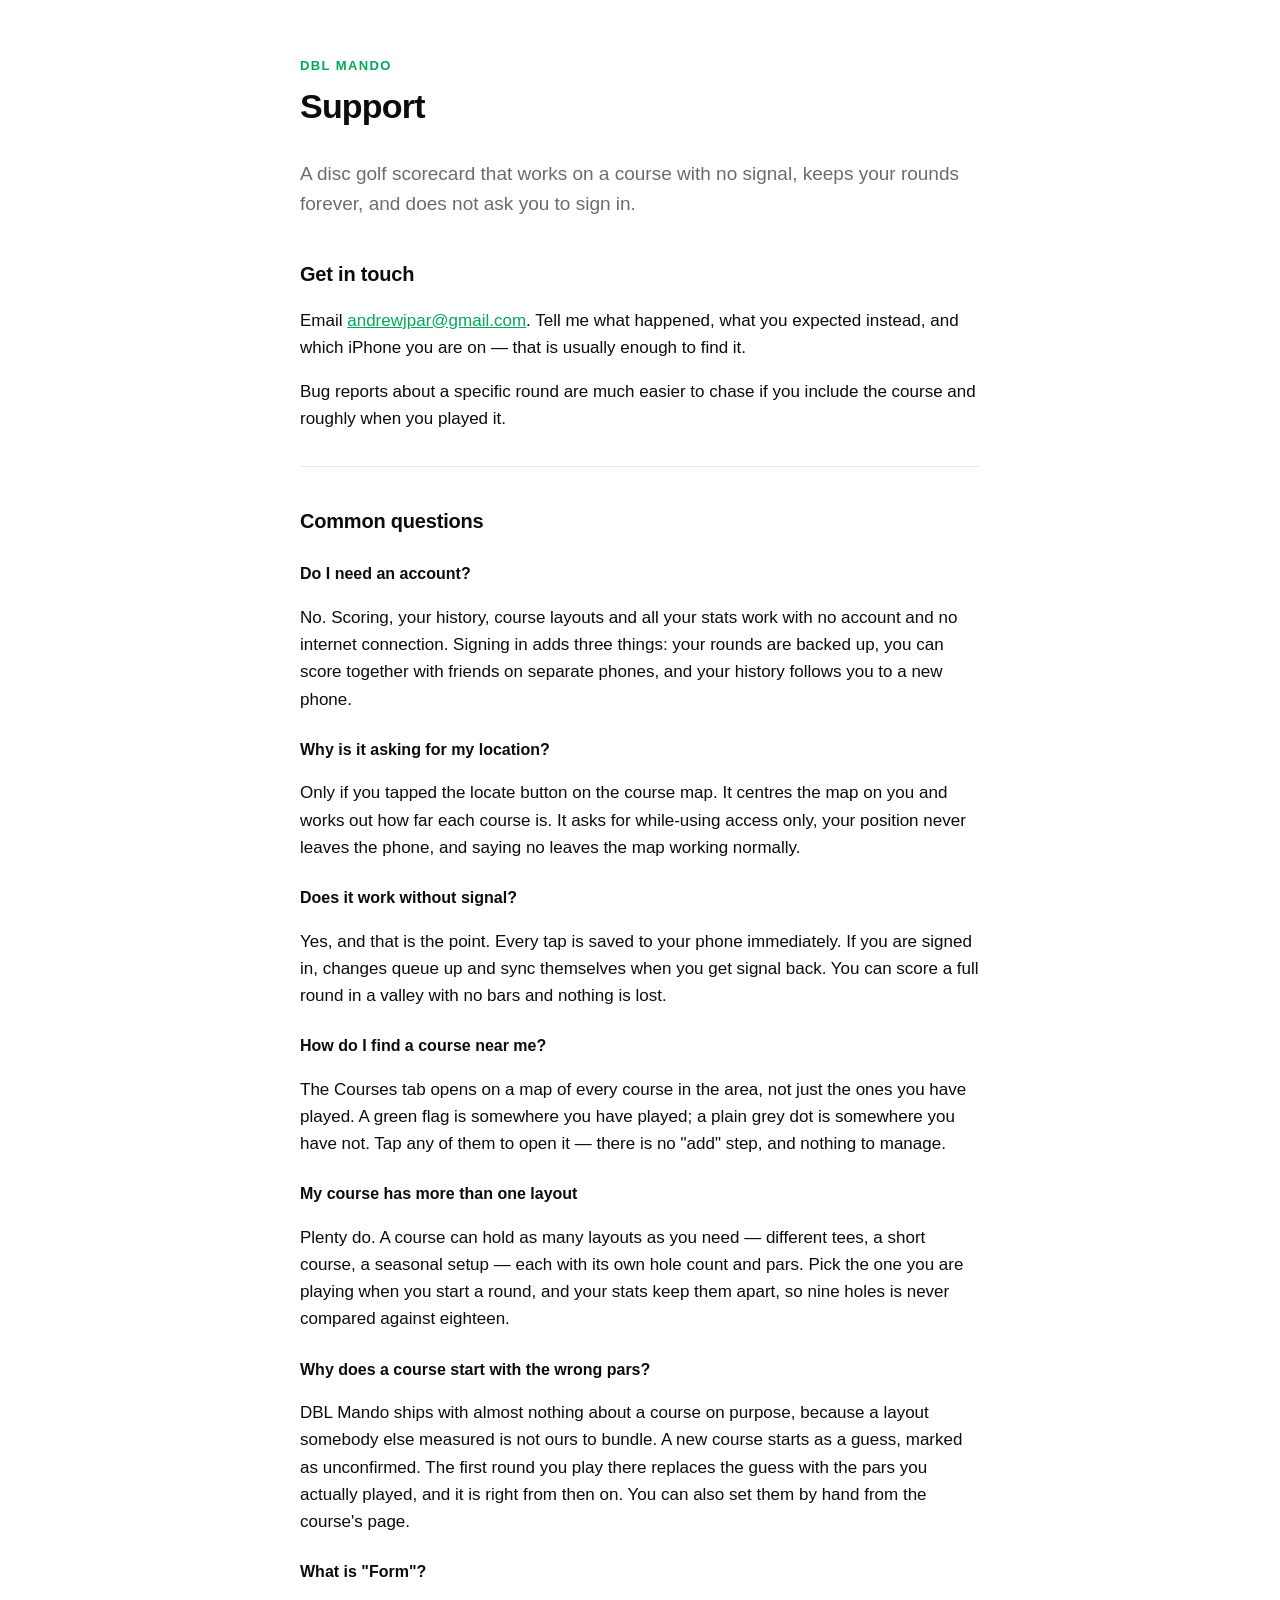
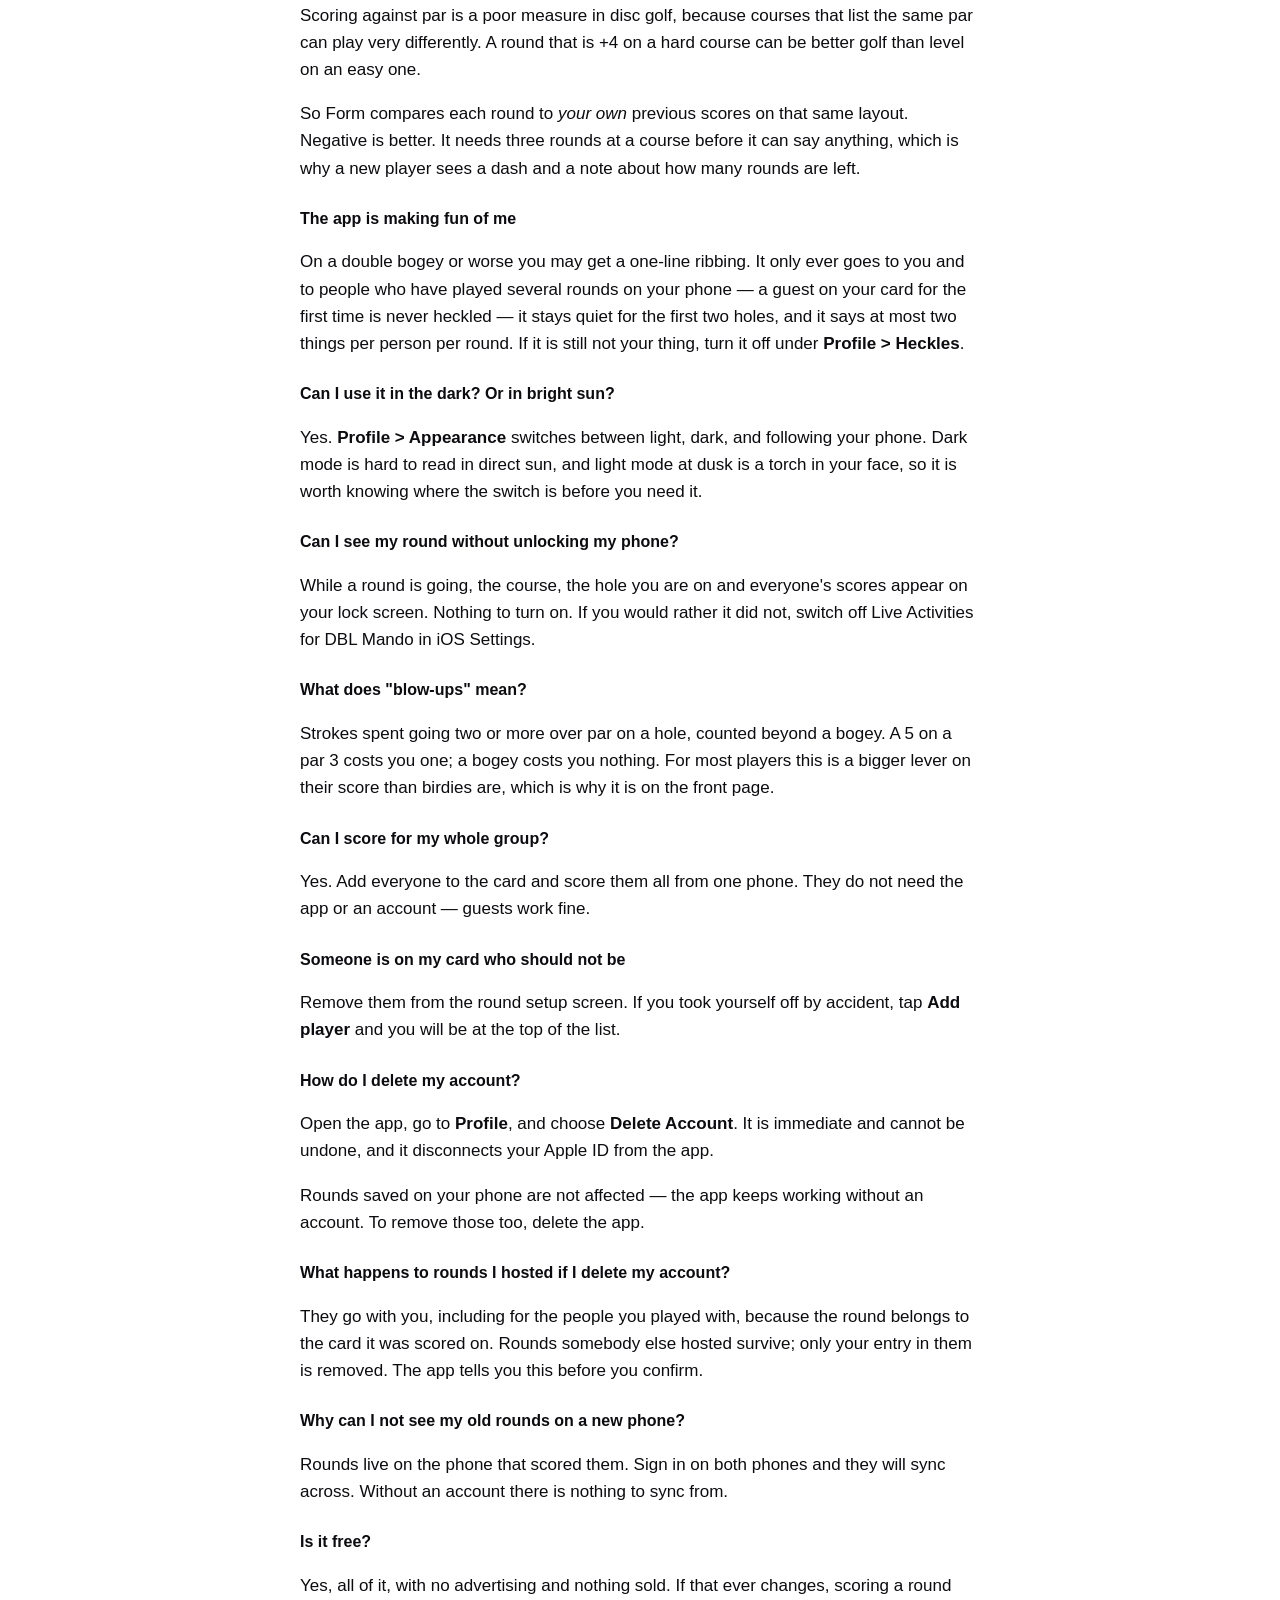
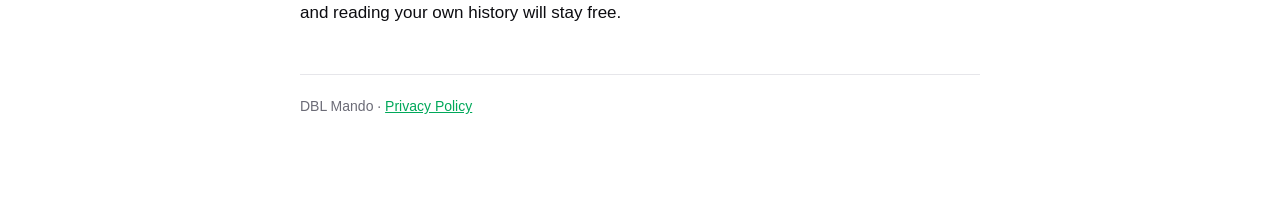
==== support.html @ 4ae276a1 "Privacy policy and support pages Published so the App Store listing can link to both, as it requires" ====
<!DOCTYPE html>
<html lang="en">
<head>
<meta charset="utf-8">
<meta name="viewport" content="width=device-width, initial-scale=1">
<title>Support — DBL Mando</title>
<link rel="stylesheet" href="style.css">
</head>
<body>
<main>
<header>
  <p class="brand">DBL Mando</p>
  <h1>Support</h1>
</header>

<p class="lede">A disc golf scorecard that works on a course with no signal, keeps your rounds forever, and does not ask you to sign in.</p>

<h2>Get in touch</h2>
<p>Email <a href="mailto:andrewjpar@gmail.com">andrewjpar@gmail.com</a>. Tell me what happened, what you expected instead, and which iPhone you are on — that is usually enough to find it.</p>
<p>Bug reports about a specific round are much easier to chase if you include the course and roughly when you played it.</p>

<hr>

<h2>Common questions</h2>

<h3>Do I need an account?</h3>
<p>No. Scoring, your history, course layouts and all your stats work with no account and no internet connection. Signing in adds three things: your rounds are backed up, you can score together with friends on separate phones, and your history follows you to a new phone.</p>

<h3>Why is it asking for my location?</h3>
<p>Only if you tapped the locate button on the course map. It centres the map on you and works out how far each course is. It asks for while-using access only, your position never leaves the phone, and saying no leaves the map working normally.</p>

<h3>Does it work without signal?</h3>
<p>Yes, and that is the point. Every tap is saved to your phone immediately. If you are signed in, changes queue up and sync themselves when you get signal back. You can score a full round in a valley with no bars and nothing is lost.</p>

<h3>How do I find a course near me?</h3>
<p>The Courses tab opens on a map of every course in the area, not just the ones you have played. A green flag is somewhere you have played; a plain grey dot is somewhere you have not. Tap any of them to open it — there is no "add" step, and nothing to manage.</p>

<h3>My course has more than one layout</h3>
<p>Plenty do. A course can hold as many layouts as you need — different tees, a short course, a seasonal setup — each with its own hole count and pars. Pick the one you are playing when you start a round, and your stats keep them apart, so nine holes is never compared against eighteen.</p>

<h3>Why does a course start with the wrong pars?</h3>
<p>DBL Mando ships with almost nothing about a course on purpose, because a layout somebody else measured is not ours to bundle. A new course starts as a guess, marked as unconfirmed. The first round you play there replaces the guess with the pars you actually played, and it is right from then on. You can also set them by hand from the course's page.</p>

<h3>What is "Form"?</h3>
<p>Scoring against par is a poor measure in disc golf, because courses that list the same par can play very differently. A round that is +4 on a hard course can be better golf than level on an easy one.</p>
<p>So Form compares each round to <em>your own</em> previous scores on that same layout. Negative is better. It needs three rounds at a course before it can say anything, which is why a new player sees a dash and a note about how many rounds are left.</p>

<h3>The app is making fun of me</h3>
<p>On a double bogey or worse you may get a one-line ribbing. It only ever goes to you and to people who have played several rounds on your phone — a guest on your card for the first time is never heckled — it stays quiet for the first two holes, and it says at most two things per person per round. If it is still not your thing, turn it off under <strong>Profile &gt; Heckles</strong>.</p>

<h3>Can I use it in the dark? Or in bright sun?</h3>
<p>Yes. <strong>Profile &gt; Appearance</strong> switches between light, dark, and following your phone. Dark mode is hard to read in direct sun, and light mode at dusk is a torch in your face, so it is worth knowing where the switch is before you need it.</p>

<h3>Can I see my round without unlocking my phone?</h3>
<p>While a round is going, the course, the hole you are on and everyone's scores appear on your lock screen. Nothing to turn on. If you would rather it did not, switch off Live Activities for DBL Mando in iOS Settings.</p>

<h3>What does "blow-ups" mean?</h3>
<p>Strokes spent going two or more over par on a hole, counted beyond a bogey. A 5 on a par 3 costs you one; a bogey costs you nothing. For most players this is a bigger lever on their score than birdies are, which is why it is on the front page.</p>

<h3>Can I score for my whole group?</h3>
<p>Yes. Add everyone to the card and score them all from one phone. They do not need the app or an account — guests work fine.</p>

<h3>Someone is on my card who should not be</h3>
<p>Remove them from the round setup screen. If you took yourself off by accident, tap <strong>Add player</strong> and you will be at the top of the list.</p>

<h3>How do I delete my account?</h3>
<p>Open the app, go to <strong>Profile</strong>, and choose <strong>Delete Account</strong>. It is immediate and cannot be undone, and it disconnects your Apple ID from the app.</p>
<p>Rounds saved on your phone are not affected — the app keeps working without an account. To remove those too, delete the app.</p>

<h3>What happens to rounds I hosted if I delete my account?</h3>
<p>They go with you, including for the people you played with, because the round belongs to the card it was scored on. Rounds somebody else hosted survive; only your entry in them is removed. The app tells you this before you confirm.</p>

<h3>Why can I not see my old rounds on a new phone?</h3>
<p>Rounds live on the phone that scored them. Sign in on both phones and they will sync across. Without an account there is nothing to sync from.</p>

<h3>Is it free?</h3>
<p>Yes, all of it, with no advertising and nothing sold. If that ever changes, scoring a round and reading your own history will stay free.</p>

<footer>
  DBL Mando · <a href="privacy.html">Privacy Policy</a>
</footer>
</main>
</body>
</html>
---- style.css ----
:root {
  --bg: #ffffff;
  --text: #0c0c10;
  --muted: #6b6b76;
  --line: #e6e6ea;
  --brand: #00a85a;
}
@media (prefers-color-scheme: dark) {
  :root {
    --bg: #08080a;
    --text: #f4f4f6;
    --muted: #9a9aa4;
    --line: #26262c;
    --brand: #3add86;
  }
}
* { box-sizing: border-box; }
body {
  margin: 0;
  padding: 0 16px 80px;
  background: var(--bg);
  color: var(--text);
  font: 17px/1.6 -apple-system, BlinkMacSystemFont, "Segoe UI", Roboto, Helvetica, Arial, sans-serif;
  -webkit-text-size-adjust: 100%;
}
main { max-width: 680px; margin: 0 auto; }
header { padding: 56px 0 8px; }
.brand {
  font-size: 13px;
  font-weight: 700;
  letter-spacing: 1.4px;
  text-transform: uppercase;
  color: var(--brand);
  margin: 0 0 10px;
}
h1 { font-size: 34px; line-height: 1.15; letter-spacing: -0.8px; margin: 0 0 6px; }
h2 { font-size: 20px; margin: 38px 0 10px; letter-spacing: -0.2px; }
h3 { font-size: 16px; margin: 24px 0 6px; }
.updated { color: var(--muted); font-size: 14px; margin: 0 0 8px; }
p, li { color: var(--text); }
ul { padding-left: 22px; }
li { margin: 6px 0; }
hr { border: 0; border-top: 1px solid var(--line); margin: 34px 0; }
a { color: var(--brand); }
.lede { font-size: 19px; color: var(--muted); }
.note {
  border-left: 3px solid var(--brand);
  padding: 2px 0 2px 14px;
  margin: 18px 0;
  color: var(--muted);
}
footer { margin-top: 48px; padding-top: 20px; border-top: 1px solid var(--line); color: var(--muted); font-size: 14px; }
code { font-size: 15px; background: rgba(128,128,140,0.14); padding: 1px 5px; border-radius: 4px; }
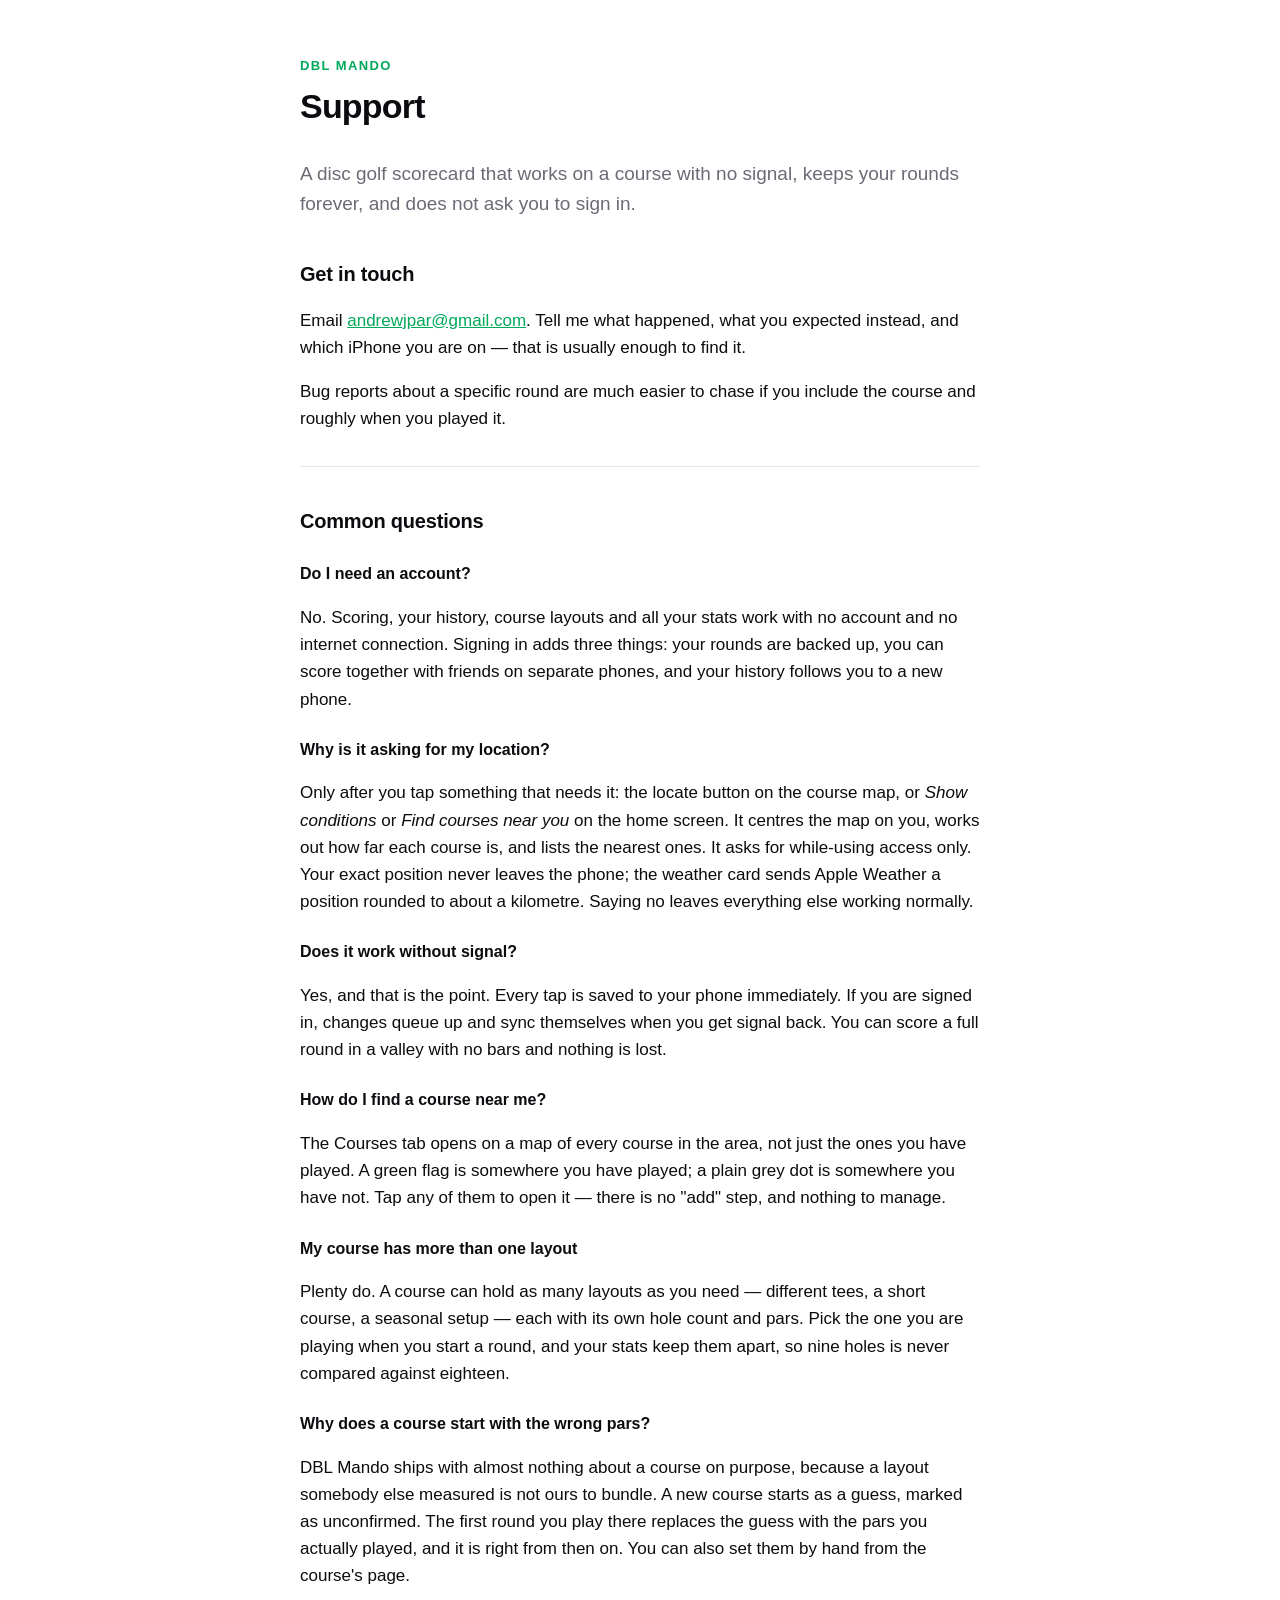
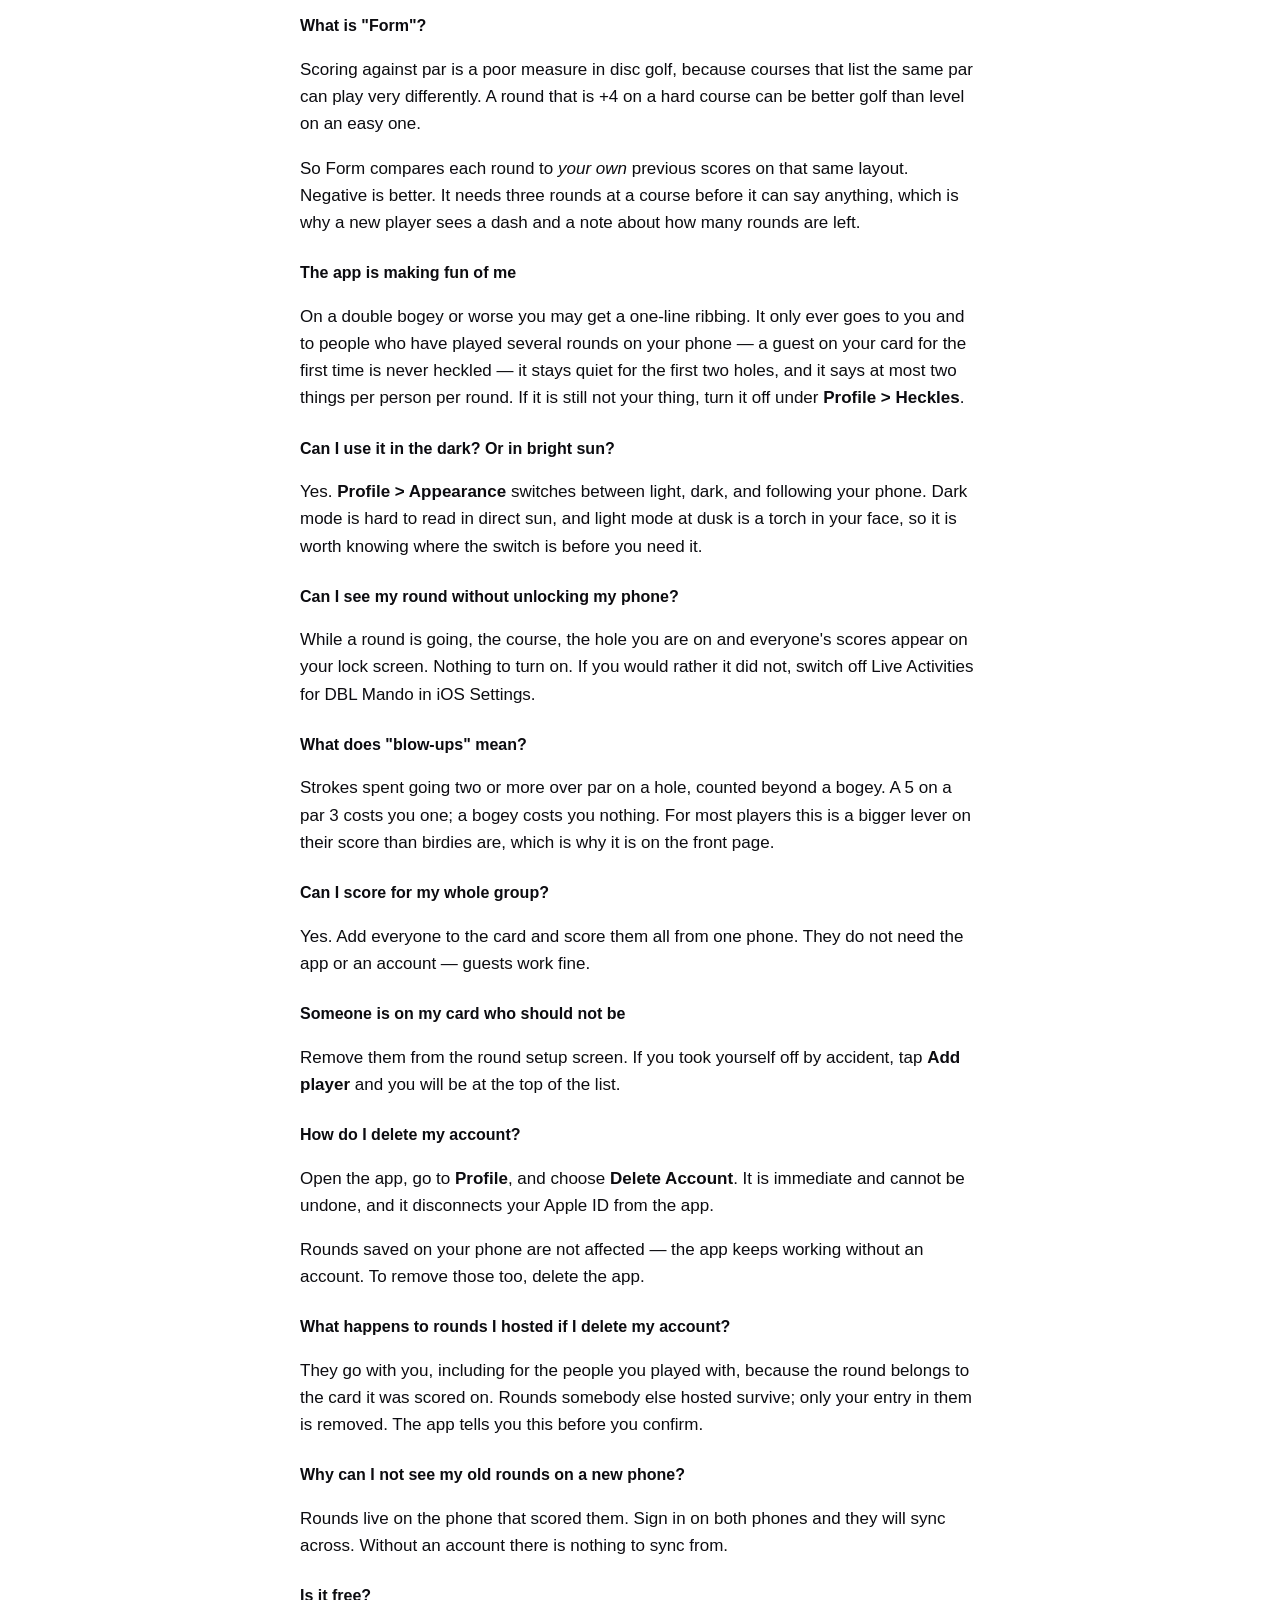
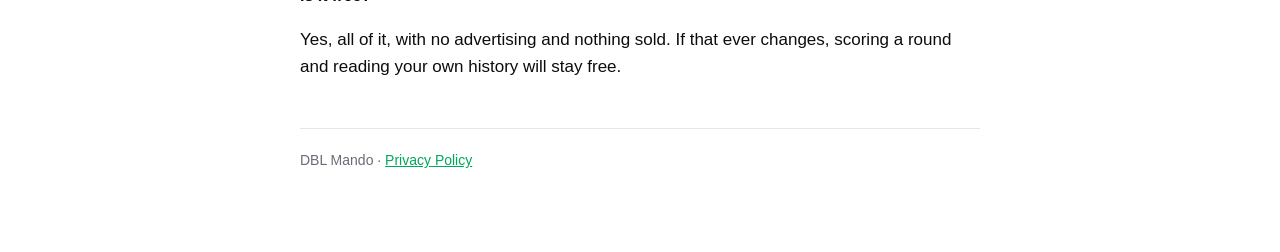
==== commit e37857bf: "DBL Mando 1.0.1: nearby courses, and a notifications section Location is now also used, on the phone" ====
--- a/support.html
+++ b/support.html
@@ -27,7 +27,7 @@
 <p>No. Scoring, your history, course layouts and all your stats work with no account and no internet connection. Signing in adds three things: your rounds are backed up, you can score together with friends on separate phones, and your history follows you to a new phone.</p>
 
 <h3>Why is it asking for my location?</h3>
-<p>Only if you tapped the locate button on the course map. It centres the map on you and works out how far each course is. It asks for while-using access only, your position never leaves the phone, and saying no leaves the map working normally.</p>
+<p>Only after you tap something that needs it: the locate button on the course map, or <em>Show conditions</em> or <em>Find courses near you</em> on the home screen. It centres the map on you, works out how far each course is, and lists the nearest ones. It asks for while-using access only. Your exact position never leaves the phone; the weather card sends Apple Weather a position rounded to about a kilometre. Saying no leaves everything else working normally.</p>
 
 <h3>Does it work without signal?</h3>
 <p>Yes, and that is the point. Every tap is saved to your phone immediately. If you are signed in, changes queue up and sync themselves when you get signal back. You can score a full round in a valley with no bars and nothing is lost.</p>
